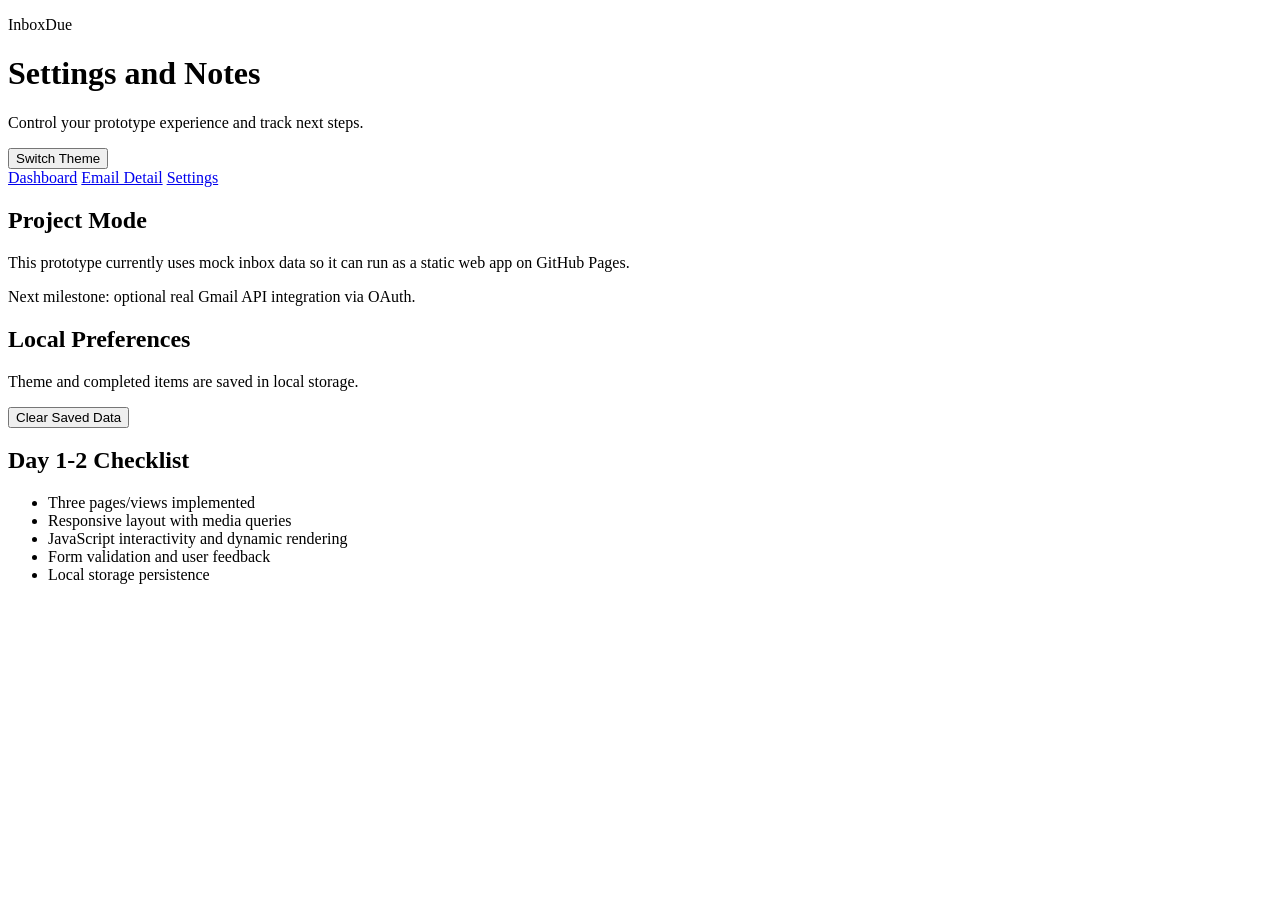
==== settings.html @ 2fea1ee9 "i added the index html and updated readme and proposal" ====
<!DOCTYPE html>
<html lang="en">
<head>
  <meta charset="UTF-8" />
  <meta name="viewport" content="width=device-width, initial-scale=1.0" />
  <meta name="description" content="Settings and project notes for InboxDue." />
  <title>InboxDue | Settings</title>
  <link rel="preconnect" href="https://fonts.googleapis.com" />
  <link rel="preconnect" href="https://fonts.gstatic.com" crossorigin />
  <link href="https://fonts.googleapis.com/css2?family=Space+Grotesk:wght@400;500;700&family=Source+Sans+3:wght@400;600&display=swap" rel="stylesheet" />
  <link rel="stylesheet" href="css/style.css" />
</head>
<body>
  <header class="site-header">
    <div class="brand-wrap">
      <p class="eyebrow">InboxDue</p>
      <h1>Settings and Notes</h1>
      <p class="subtitle">Control your prototype experience and track next steps.</p>
    </div>
    <button id="themeToggle" class="button secondary" aria-label="Toggle color theme">Switch Theme</button>
  </header>

  <nav class="site-nav" aria-label="Main navigation">
    <a href="index.html">Dashboard</a>
    <a href="detail.html">Email Detail</a>
    <a href="settings.html" class="active">Settings</a>
  </nav>

  <main class="page-shell">
    <section class="card">
      <h2>Project Mode</h2>
      <p>This prototype currently uses mock inbox data so it can run as a static web app on GitHub Pages.</p>
      <p>Next milestone: optional real Gmail API integration via OAuth.</p>
    </section>

    <section class="card">
      <h2>Local Preferences</h2>
      <p>Theme and completed items are saved in local storage.</p>
      <button id="clearStorage" class="button">Clear Saved Data</button>
      <p id="settingsFeedback" class="feedback" aria-live="polite"></p>
    </section>

    <section class="card">
      <h2>Day 1-2 Checklist</h2>
      <ul class="plain-list">
        <li>Three pages/views implemented</li>
        <li>Responsive layout with media queries</li>
        <li>JavaScript interactivity and dynamic rendering</li>
        <li>Form validation and user feedback</li>
        <li>Local storage persistence</li>
      </ul>
    </section>
  </main>

  <script src="js/settings.js"></script>
</body>
</html>
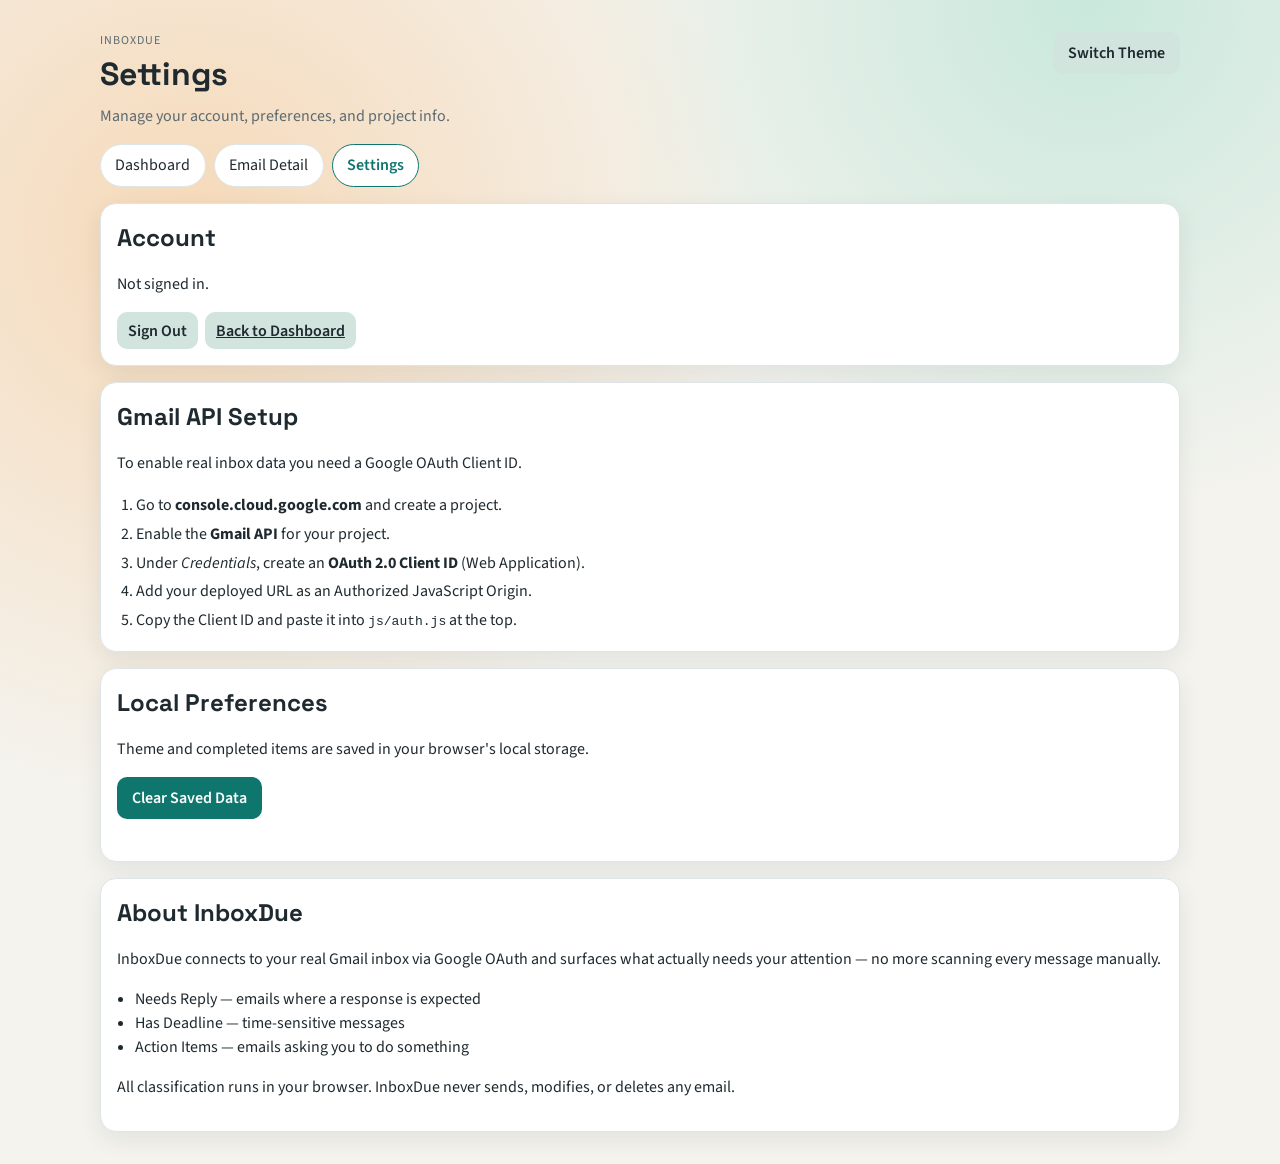
==== commit d0693402: "i promped AI to help me out, still need to organize all of this. Its not what i was looking for" ====
--- a/settings.html
+++ b/settings.html
@@ -9,15 +9,19 @@
   <link rel="preconnect" href="https://fonts.gstatic.com" crossorigin />
   <link href="https://fonts.googleapis.com/css2?family=Space+Grotesk:wght@400;500;700&family=Source+Sans+3:wght@400;600&display=swap" rel="stylesheet" />
   <link rel="stylesheet" href="css/style.css" />
+  <script src="https://accounts.google.com/gsi/client" async defer></script>
 </head>
 <body>
   <header class="site-header">
     <div class="brand-wrap">
       <p class="eyebrow">InboxDue</p>
-      <h1>Settings and Notes</h1>
-      <p class="subtitle">Control your prototype experience and track next steps.</p>
+      <h1>Settings</h1>
+      <p class="subtitle">Manage your account, preferences, and project info.</p>
     </div>
-    <button id="themeToggle" class="button secondary" aria-label="Toggle color theme">Switch Theme</button>
+    <div class="header-actions">
+      <span id="userInfo" class="user-info"></span>
+      <button id="themeToggle" class="button secondary" aria-label="Toggle color theme">Switch Theme</button>
+    </div>
   </header>
 
   <nav class="site-nav" aria-label="Main navigation">
@@ -28,27 +32,42 @@
 
   <main class="page-shell">
     <section class="card">
-      <h2>Project Mode</h2>
-      <p>This prototype currently uses mock inbox data so it can run as a static web app on GitHub Pages.</p>
-      <p>Next milestone: optional real Gmail API integration via OAuth.</p>
+      <h2>Account</h2>
+      <p id="accountStatus">Loading…</p>
+      <div class="email-actions">
+        <button id="signOutBtn" class="button secondary">Sign Out</button>
+        <a href="index.html" class="button secondary">Back to Dashboard</a>
+      </div>
+    </section>
+
+    <section class="card">
+      <h2>Gmail API Setup</h2>
+      <p>To enable real inbox data you need a Google OAuth Client ID.</p>
+      <ol class="plain-list setup-steps">
+        <li>Go to <strong>console.cloud.google.com</strong> and create a project.</li>
+        <li>Enable the <strong>Gmail API</strong> for your project.</li>
+        <li>Under <em>Credentials</em>, create an <strong>OAuth 2.0 Client ID</strong> (Web Application).</li>
+        <li>Add your deployed URL as an Authorized JavaScript Origin.</li>
+        <li>Copy the Client ID and paste it into <code>js/auth.js</code> at the top.</li>
+      </ol>
     </section>
 
     <section class="card">
       <h2>Local Preferences</h2>
-      <p>Theme and completed items are saved in local storage.</p>
+      <p>Theme and completed items are saved in your browser's local storage.</p>
       <button id="clearStorage" class="button">Clear Saved Data</button>
       <p id="settingsFeedback" class="feedback" aria-live="polite"></p>
     </section>
 
     <section class="card">
-      <h2>Day 1-2 Checklist</h2>
+      <h2>About InboxDue</h2>
+      <p>InboxDue connects to your real Gmail inbox via Google OAuth and surfaces what actually needs your attention — no more scanning every message manually.</p>
       <ul class="plain-list">
-        <li>Three pages/views implemented</li>
-        <li>Responsive layout with media queries</li>
-        <li>JavaScript interactivity and dynamic rendering</li>
-        <li>Form validation and user feedback</li>
-        <li>Local storage persistence</li>
+        <li>Needs Reply — emails where a response is expected</li>
+        <li>Has Deadline — time-sensitive messages</li>
+        <li>Action Items — emails asking you to do something</li>
       </ul>
+      <p>All classification runs in your browser. InboxDue never sends, modifies, or deletes any email.</p>
     </section>
   </main>
 
--- a/css/style.css
+++ b/css/style.css
@@ -0,0 +1,381 @@
+:root {
+  --bg: #f4f3ee;
+  --bg-accent: radial-gradient(circle at 15% 20%, #f6d9b8 0%, transparent 40%), radial-gradient(circle at 85% 0%, #c9e8dc 0%, transparent 32%);
+  --surface: #ffffff;
+  --text: #1f2a30;
+  --muted: #5c6a71;
+  --primary: #0f766e;
+  --secondary: #d1e4dd;
+  --danger: #be123c;
+  --border: #dde5e8;
+  --shadow: 0 8px 24px rgba(15, 36, 46, 0.08);
+}
+
+[data-theme="dusk"] {
+  --bg: #142229;
+  --bg-accent: radial-gradient(circle at 12% 15%, #275466 0%, transparent 45%), radial-gradient(circle at 90% 10%, #53354a 0%, transparent 30%);
+  --surface: #1c313b;
+  --text: #f2f9fc;
+  --muted: #b5c7ce;
+  --primary: #6ee7d8;
+  --secondary: #294853;
+  --danger: #fb7185;
+  --border: #35515d;
+  --shadow: 0 12px 28px rgba(3, 10, 13, 0.35);
+}
+
+* {
+  box-sizing: border-box;
+}
+
+body {
+  margin: 0;
+  font-family: "Source Sans 3", sans-serif;
+  background: var(--bg-accent), var(--bg);
+  color: var(--text);
+  line-height: 1.5;
+  min-height: 100vh;
+}
+
+h1,
+h2,
+h3 {
+  font-family: "Space Grotesk", sans-serif;
+  margin: 0;
+}
+
+.site-header,
+.page-shell,
+.site-footer,
+.site-nav {
+  width: min(1080px, 92vw);
+  margin-inline: auto;
+}
+
+.site-header {
+  padding: 2rem 0 1rem;
+  display: flex;
+  justify-content: space-between;
+  align-items: flex-start;
+  gap: 1rem;
+}
+
+.eyebrow {
+  margin: 0;
+  text-transform: uppercase;
+  letter-spacing: 0.08em;
+  color: var(--muted);
+  font-size: 0.75rem;
+}
+
+.subtitle {
+  margin: 0.35rem 0 0;
+  color: var(--muted);
+}
+
+.site-nav {
+  display: flex;
+  gap: 0.5rem;
+  flex-wrap: wrap;
+  margin-bottom: 1rem;
+}
+
+.site-nav a {
+  text-decoration: none;
+  color: var(--text);
+  padding: 0.55rem 0.9rem;
+  border-radius: 999px;
+  border: 1px solid var(--border);
+  background: var(--surface);
+  transition: transform 0.2s ease, border-color 0.2s ease;
+}
+
+.site-nav a:hover,
+.site-nav a:focus-visible {
+  transform: translateY(-1px);
+  border-color: var(--primary);
+}
+
+.site-nav a.active {
+  border-color: var(--primary);
+  color: var(--primary);
+  font-weight: 600;
+}
+
+.page-shell {
+  display: grid;
+  gap: 1rem;
+  padding-bottom: 2rem;
+}
+
+.card {
+  background: var(--surface);
+  border: 1px solid var(--border);
+  border-radius: 16px;
+  box-shadow: var(--shadow);
+  padding: 1rem;
+}
+
+.controls h2,
+.section-head h2 {
+  margin-bottom: 0.75rem;
+}
+
+.stats-grid {
+  display: grid;
+  grid-template-columns: repeat(3, minmax(0, 1fr));
+  gap: 1rem;
+}
+
+.stat-label {
+  margin: 0;
+  color: var(--muted);
+}
+
+.stat-value {
+  margin: 0.25rem 0 0;
+  font-family: "Space Grotesk", sans-serif;
+  font-size: 1.9rem;
+}
+
+.field-row {
+  display: flex;
+  gap: 0.6rem;
+  align-items: center;
+}
+
+.field-row input,
+.field-row select,
+label select {
+  background: var(--surface);
+  color: var(--text);
+  border: 1px solid var(--border);
+  border-radius: 10px;
+  padding: 0.56rem 0.7rem;
+  font: inherit;
+}
+
+.field-row input {
+  flex: 1;
+}
+
+label {
+  display: grid;
+  gap: 0.4rem;
+  font-weight: 600;
+}
+
+.stacked-mobile {
+  margin-top: 0.8rem;
+}
+
+.button {
+  border: none;
+  border-radius: 10px;
+  background: var(--primary);
+  color: #ffffff;
+  font: inherit;
+  font-weight: 600;
+  padding: 0.55rem 0.95rem;
+  cursor: pointer;
+}
+
+.button.secondary {
+  background: var(--secondary);
+  color: var(--text);
+}
+
+.feedback {
+  min-height: 1.2rem;
+  color: var(--danger);
+  margin: 0.45rem 0 0;
+}
+
+.section-head {
+  display: flex;
+  justify-content: space-between;
+  gap: 1rem;
+  align-items: center;
+}
+
+.email-list {
+  list-style: none;
+  padding: 0;
+  margin: 0;
+  display: grid;
+  gap: 0.8rem;
+}
+
+.email-item {
+  border: 1px solid var(--border);
+  border-left: 5px solid var(--primary);
+  border-radius: 12px;
+  padding: 0.75rem;
+}
+
+.email-item[data-category="deadline"] {
+  border-left-color: #ea580c;
+}
+
+.email-item[data-category="action"] {
+  border-left-color: #16a34a;
+}
+
+.email-top {
+  display: flex;
+  justify-content: space-between;
+  gap: 1rem;
+  align-items: baseline;
+}
+
+.chip {
+  font-size: 0.78rem;
+  padding: 0.2rem 0.5rem;
+  border-radius: 999px;
+  background: var(--secondary);
+}
+
+.email-actions {
+  display: flex;
+  flex-wrap: wrap;
+  gap: 0.4rem;
+  margin-top: 0.6rem;
+}
+
+.email-actions .button {
+  padding: 0.4rem 0.7rem;
+}
+
+.email-item.done {
+  opacity: 0.58;
+}
+
+.detail-card h2 {
+  margin-bottom: 0.65rem;
+}
+
+.detail-grid {
+  display: grid;
+  gap: 0.6rem;
+}
+
+.plain-list {
+  margin: 0;
+  padding-left: 1.1rem;
+}
+
+.site-footer {
+  color: var(--muted);
+  padding: 0 0 1.5rem;
+}
+
+/* ── Login screen ── */
+.login-screen {
+  min-height: 100vh;
+  display: flex;
+  align-items: center;
+  justify-content: center;
+  padding: 2rem;
+}
+
+.login-card {
+  background: var(--surface);
+  border: 1px solid var(--border);
+  border-radius: 20px;
+  box-shadow: var(--shadow);
+  padding: 2.5rem 2rem;
+  max-width: 440px;
+  width: 100%;
+  text-align: center;
+}
+
+.login-card h1 {
+  font-size: 2.4rem;
+  margin: 0.4rem 0 0;
+}
+
+.login-tagline {
+  margin: 0.75rem 0 1rem;
+  color: var(--muted);
+  line-height: 1.6;
+}
+
+.login-benefits {
+  list-style: none;
+  padding: 0;
+  margin: 0 0 1.5rem;
+  text-align: left;
+  display: grid;
+  gap: 0.5rem;
+}
+
+.login-benefits li::before {
+  content: "✓ ";
+  color: var(--primary);
+  font-weight: 700;
+}
+
+.login-btn {
+  display: block;
+  width: 100%;
+  padding: 0.75rem;
+  margin-bottom: 0.6rem;
+  font-size: 1rem;
+}
+
+.login-note {
+  font-size: 0.8rem;
+  color: var(--muted);
+  margin: 0.75rem 0 0;
+}
+
+/* ── Header actions (user info + theme toggle side by side) ── */
+.header-actions {
+  display: flex;
+  align-items: center;
+  gap: 0.75rem;
+  flex-shrink: 0;
+}
+
+.user-info {
+  font-size: 0.85rem;
+  color: var(--muted);
+}
+
+/* ── Loading state ── */
+.loading-item {
+  color: var(--muted);
+  font-style: italic;
+}
+
+/* ── Setup steps list ── */
+.setup-steps {
+  padding-left: 1.2rem;
+  line-height: 1.8;
+}
+
+@media (max-width: 760px) {
+  .site-header {
+    flex-direction: column;
+    align-items: stretch;
+  }
+
+  .stats-grid {
+    grid-template-columns: 1fr;
+  }
+
+  .field-row {
+    flex-direction: column;
+    align-items: stretch;
+  }
+
+  .stacked-mobile {
+    flex-direction: column;
+    align-items: stretch;
+  }
+
+  .section-head {
+    flex-direction: column;
+    align-items: stretch;
+  }
+}
